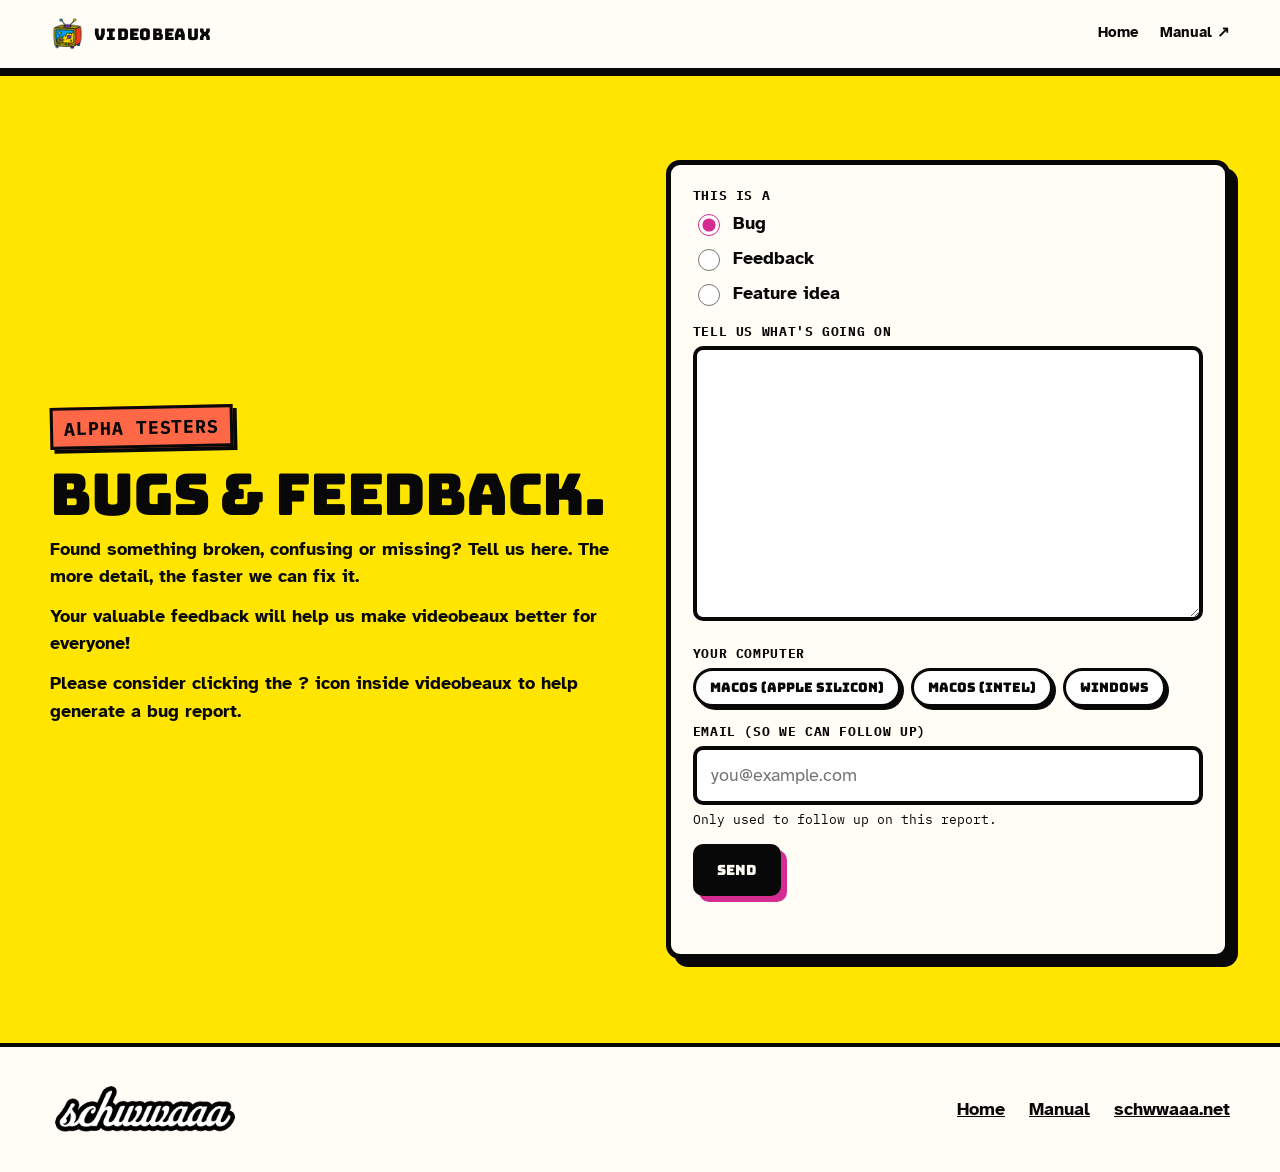
==== feedback.html @ 95a66bc0 "Feedback form: Turnstile via Worker, click-to-reveal email" ====
<!DOCTYPE html>
<html lang="en">

<head>
    <meta charset="UTF-8">
    <meta name="viewport" content="width=device-width, initial-scale=1.0">
    <title>Alpha feedback — Videobeaux</title>
    <meta name="description" content="Report a bug or share feedback on the Videobeaux alpha.">
    <meta name="robots" content="noindex">
    <meta name="theme-color" content="#a8ad23">
    <link href="site/assets/favicon-32x32.png" rel="icon" sizes="32x32" type="image/png">
    <link rel="preconnect" href="https://fonts.googleapis.com">
    <link rel="preconnect" href="https://fonts.gstatic.com" crossorigin>
    <link href="https://fonts.googleapis.com/css2?family=Atkinson+Hyperlegible:wght@400;700&family=Bungee&family=IBM+Plex+Mono:wght@400;600;700&display=swap" rel="stylesheet">
    <link rel="stylesheet" href="site/site.css">
</head>

<body>
    <a class="skip-link" href="#main">Skip to content</a>

    <nav class="site-nav" aria-label="Primary">
        <div class="shell nav-inner">
            <a class="brand" href="./" aria-label="Videobeaux home">
                <img src="site/assets/tv-icon.png" alt="" width="34" height="34"> videobeaux
            </a>
            <button class="menu-button" type="button" aria-expanded="false" aria-controls="nav-links">Menu</button>
            <div class="nav-links" id="nav-links" data-open="false">
                <a href="./">Home</a>
                <a href="https://schwwaaa.github.io/videobeaux/docs.html" target="_blank" rel="noopener">Manual ↗</a>
            </div>
        </div>
    </nav>

    <main id="main">
        <!-- FEEDBACK — see FEEDBACK at the top of site/feedback.js (Google Form behind the scenes; not connected until configured) -->
        <section class="section s-yellow" aria-labelledby="fb-h">
            <div class="shell stay">
                <div>
                    <p class="sticker s-coral">Alpha testers</p>
                    <h2 id="fb-h">Bugs &amp; feedback.</h2>
                    <p>Found something broken, confusing or missing? Tell us here. The more detail, the faster we can fix it.</p>
                    <p>Your valuable feedback will help us make videobeaux better for everyone!</p>
                    <p>Please consider clicking the ? icon inside videobeaux to help generate a bug report.</p>
                    <!-- Contact email: not in the page source. site/feedback.js builds it only when the button is clicked (see CONTACT there). -->
                    <p class="contact" id="contact" hidden>Prefer email? <button type="button" class="linklike" id="contact-btn">Show email address</button></p>
                </div>
                <form class="signup" id="feedback" method="post" novalidate>
                    <fieldset>
                        <legend>This is a</legend>
                        <label class="check"><input type="radio" name="type" value="Bug" checked> <span>Bug</span></label>
                        <label class="check"><input type="radio" name="type" value="Feedback"> <span>Feedback</span></label>
                        <label class="check"><input type="radio" name="type" value="Feature idea"> <span>Feature idea</span></label>
                    </fieldset>
                    <label class="field"><span>Tell us what's going on</span>
                        <textarea name="summary" rows="9" maxlength="4000" required></textarea>
                    </label>
                    <fieldset>
                        <legend>Your computer</legend>
                        <div class="pills">
                            <label class="pill"><input type="radio" name="os" value="macOS (Apple silicon)"><span>macOS (Apple silicon)</span></label>
                            <label class="pill"><input type="radio" name="os" value="macOS (Intel)"><span>macOS (Intel)</span></label>
                            <label class="pill"><input type="radio" name="os" value="Windows"><span>Windows</span></label>
                        </div>
                    </fieldset>
                    <label class="field"><span>Email (so we can follow up)</span>
                        <input type="email" name="email" autocomplete="email" placeholder="you@example.com">
                        <small class="field-note">Only used to follow up on this report.</small>
                    </label>
                    <input class="hp" type="text" name="_gotcha" tabindex="-1" autocomplete="off" aria-hidden="true">
                    <div class="signup-captcha" id="fb-captcha" hidden></div>
                    <button class="button b-ink" type="submit" id="fb-btn">Send</button>
                    <p class="signup-status" id="fb-status" role="status" aria-live="polite"></p>
                </form>
            </div>
        </section>
    </main>

    <footer>
        <div class="shell foot">
            <a class="schwwaaa" href="https://linktr.ee/schwwaaa" target="_blank" rel="noopener"><img src="site/assets/schwwaaa-logo.webp" width="260" height="68" alt="schwwaaa"></a>
            <div class="links">
                <a href="./">Home</a>
                <a href="https://schwwaaa.github.io/videobeaux/docs.html" target="_blank" rel="noopener">Manual</a>
                <a href="https://schwwaaa.net" target="_blank" rel="noopener">schwwaaa.net</a>
            </div>
        </div>
    </footer>

    <script src="site/feedback.js"></script>
</body>

</html>
---- site/site.css ----
:root {
    --ink: #080808;
    --paper: #fffdf6;
    --gray: #e7e7e4;
    --lime: #a8ad23;
    --lime-bright: #c5d92d;
    --cyan: #32b9df;
    --coral: #ff6847;
    --purple: #8654aa;
    --yellow: #ffe500;
    --magenta: #d52c91;
    --max: 1180px;
    --b: 4px solid var(--ink);
    --shadow: 8px 8px 0 var(--ink);
    --shadow-s: 5px 5px 0 var(--ink);
    --display: "Bungee", Impact, sans-serif;
    --mono: "IBM Plex Mono", ui-monospace, monospace;
}

* { box-sizing: border-box; }
html { scroll-behavior: smooth; scroll-padding-top: 84px; }
body {
    margin: 0;
    color: var(--ink);
    background: linear-gradient(90deg, transparent 49px, rgba(8, 8, 8, .035) 50px, transparent 51px), linear-gradient(transparent 49px, rgba(8, 8, 8, .035) 50px, transparent 51px), var(--paper);
    background-size: 50px 50px;
    font: 18px/1.5 "Atkinson Hyperlegible", Arial, sans-serif;
    overflow-x: hidden;
}
img, video { max-width: 100%; display: block; }
[hidden] { display: none !important; }
a { color: inherit; }
h1, h2, h3, p, ul, ol, figure { margin: 0; }
:focus-visible { outline: 4px solid var(--magenta); outline-offset: 3px; }

.skip-link { position: absolute; left: 12px; top: -60px; z-index: 1000; padding: 10px 14px; background: var(--yellow); border: 3px solid var(--ink); font-weight: 700; }
.skip-link:focus { top: 12px; }
.shell { width: min(calc(100% - 32px), var(--max)); margin-inline: auto; }

/* ───────── nav ───────── */
.site-nav { position: sticky; top: 0; z-index: 100; background: rgba(255, 253, 246, .95); backdrop-filter: blur(10px); border-bottom: var(--b); }
.nav-inner { min-height: 68px; display: flex; align-items: center; justify-content: space-between; gap: 20px; }
.brand { display: inline-flex; align-items: center; gap: 10px; text-decoration: none; font: 1rem var(--display); letter-spacing: .02em; }
.nav-links { display: flex; align-items: center; gap: 22px; font-size: .95rem; font-weight: 700; }
.nav-links a { text-decoration: none; border-bottom: 3px solid transparent; }
.nav-links a:hover { border-color: var(--magenta); }
.nav-links .nav-cta { padding: 7px 13px; background: var(--yellow); border: 3px solid var(--ink); border-radius: 8px; box-shadow: 4px 4px 0 var(--ink); }
.nav-links .nav-cta:hover { border-color: var(--ink); transform: translate(2px, 2px); box-shadow: 2px 2px 0 var(--ink); }
.menu-button { display: none; border: 3px solid var(--ink); background: var(--cyan); padding: 7px 11px; font: inherit; font-weight: 700; box-shadow: 3px 3px 0 var(--ink); }

/* ───────── shared bits ───────── */
.section { position: relative; padding: 84px 0; border-top: var(--b); overflow: hidden; }
.s-lime { background: var(--lime); }
.s-cyan { background: var(--cyan); }
.s-dark { background: #17171a; color: var(--paper); }
.s-ink { background: var(--ink); color: var(--paper); }
.heading { margin-bottom: 38px; max-width: 760px; }
.heading p:not(.sticker) { font-size: 1.2rem; font-weight: 700; margin-top: 10px; }
h2 { font: clamp(2rem, 4.6vw, 3.6rem)/1 var(--display); text-transform: uppercase; letter-spacing: -.02em; }
h3 { font: 1.15rem/1.2 var(--display); text-transform: uppercase; }
.sticker { display: inline-block; margin-bottom: 18px; padding: 6px 11px; font: 700 .8rem var(--mono); letter-spacing: .05em; text-transform: uppercase; color: var(--ink); background: var(--cyan); border: 3px solid var(--ink); box-shadow: 4px 4px 0 var(--ink); transform: rotate(-1.2deg); }
.sticker.s-cyan { background: var(--cyan); }
.sticker.s-coral { background: var(--coral); }
.sticker.s-yellow { background: var(--yellow); }
.sticker.s-purple { background: var(--purple); color: #fff; }
.button-row { display: flex; flex-wrap: wrap; gap: 16px; }
.button { display: inline-flex; align-items: center; justify-content: center; min-height: 52px; padding: 11px 20px; font: .88rem var(--display); text-transform: uppercase; text-decoration: none; color: var(--ink); border: 4px solid var(--ink); border-radius: 10px; box-shadow: 6px 6px 0 var(--ink); transition: transform .15s, box-shadow .15s; }
.button:hover { transform: translate(3px, 3px); box-shadow: 3px 3px 0 var(--ink); }
.s-ink .button, .s-dark .button { border-color: var(--paper); box-shadow: 6px 6px 0 var(--magenta); }
.s-ink .button:hover { box-shadow: 3px 3px 0 var(--magenta); }
.b-yellow { background: var(--yellow); }
.b-paper { background: var(--paper); }
.deco { position: absolute; pointer-events: none; z-index: 0; }
.tag { position: absolute; z-index: 4; bottom: 12px; padding: 3px 9px; font: 700 .72rem var(--mono); text-transform: uppercase; letter-spacing: .05em; color: #fff; background: var(--ink); border-radius: 4px; pointer-events: none; }
.tag-l { left: 12px; }
.tag-r { right: 12px; background: var(--magenta); }

/* ───────── hero ───────── */
.hero { position: relative; padding: 64px 0 84px; overflow: hidden; }
.hero-grid { position: relative; z-index: 1; display: grid; grid-template-columns: .78fr 1.22fr; gap: clamp(28px, 5vw, 64px); align-items: center; }
h1 { font: clamp(2.7rem, 6.2vw, 5.6rem)/.95 var(--display); text-transform: uppercase; letter-spacing: -.035em; margin-bottom: 20px; }
.punch { color: var(--paper); -webkit-text-stroke: 3px var(--ink); text-shadow: 5px 5px 0 var(--purple); display: inline-block; }
.lede { font-size: clamp(1.1rem, 1.8vw, 1.3rem); font-weight: 700; margin-bottom: 28px; text-wrap: balance; }
.fine { margin-top: 24px; font: .85rem var(--mono); }
.hero-art { position: relative; padding: 18px 0 40px 8px; }
.hero-art .window { position: relative; z-index: 2; width: 100%; height: auto; border: 5px solid var(--ink); border-radius: 12px; box-shadow: 12px 12px 0 var(--ink); background: var(--paper); transform: rotate(-1.2deg); }
.mascot { position: absolute; z-index: 3; left: -46px; bottom: -6px; width: 118px; height: auto; transform: rotate(-8deg); filter: drop-shadow(5px 6px 0 var(--ink)); }
.d-block { z-index: 0; width: 70%; height: 72%; right: -26px; top: -4px; background: var(--lime); border: 5px solid var(--ink); transform: rotate(4deg); }
.d-circle { z-index: 1; width: 96px; height: 96px; right: -14px; bottom: 12px; border-radius: 50%; background: var(--yellow); border: 5px solid var(--ink); }
.d-zig { z-index: 1; left: 24px; top: -8px; width: 150px; height: 30px; background: repeating-linear-gradient(135deg, var(--magenta) 0 10px, transparent 10px 20px); border: 4px solid var(--ink); transform: rotate(-3deg); }
.d-dots { bottom: 30px; left: 38%; width: 130px; height: 90px; background: radial-gradient(var(--ink) 3px, transparent 3.5px) 0 0/18px 18px; opacity: .55; }

/* ───────── preview player ───────── */
.player-layout { display: grid; grid-template-columns: minmax(0, 1.55fr) minmax(0, 1fr); gap: clamp(22px, 3vw, 40px); align-items: start; }
.crt { padding: 14px; background: var(--ink); border: 5px solid var(--ink); border-radius: 22px; box-shadow: 0 0 0 7px var(--purple), 12px 12px 0 7px var(--ink); }
.stage { --reveal: 50%; position: relative; aspect-ratio: 4 / 3; overflow: hidden; background: #000; border-radius: 10px; touch-action: pan-y; }
.stage video { position: absolute; inset: 0; width: 100%; height: 100%; object-fit: cover; }
.stage #v-orig { clip-path: inset(0 calc(100% - var(--reveal)) 0 0); z-index: 2; }
.divider { position: absolute; z-index: 5; top: 0; bottom: 0; left: var(--reveal); width: 0; pointer-events: none; }
.divider::before { content: ""; position: absolute; top: 0; bottom: 0; left: -2px; width: 4px; background: var(--yellow); box-shadow: 0 0 0 2px var(--ink); }
.divider span { position: absolute; top: 50%; left: 0; width: 44px; height: 44px; margin: -22px 0 0 -22px; display: grid; place-items: center; font: 700 1.25rem var(--display); background: var(--yellow); border: 3px solid var(--ink); border-radius: 50%; box-shadow: 3px 3px 0 var(--ink); }
.stage input[type=range] { position: absolute; inset: 0; z-index: 6; width: 100%; height: 100%; margin: 0; opacity: 0; cursor: ew-resize; }
.stage:has(input:focus-visible) { outline: 4px solid var(--magenta); outline-offset: 4px; }
.controls { display: flex; align-items: center; gap: 12px; margin-top: 18px; }
.mini { flex: none; width: 46px; height: 46px; font: 1rem var(--display); background: var(--yellow); border: 3px solid var(--ink); border-radius: 10px; box-shadow: 4px 4px 0 var(--ink); cursor: pointer; }
.mini:active { transform: translate(2px, 2px); box-shadow: 2px 2px 0 var(--ink); }
#seek { flex: 1; accent-color: var(--ink); min-width: 0; height: 28px; }
output { font: 700 .85rem var(--mono); white-space: nowrap; }
.chain { display: flex; flex-wrap: wrap; align-items: center; gap: 8px 4px; list-style: none; padding: 0; margin-top: 18px; }
.chain li { position: relative; display: inline-flex; align-items: center; gap: 6px; font: 700 .78rem var(--mono); text-transform: uppercase; padding: 6px 10px; background: var(--c, var(--paper)); border: 3px solid var(--ink); border-radius: 8px; box-shadow: 3px 3px 0 var(--ink); }
.chain li small { font-weight: 400; text-transform: none; opacity: .85; }
.chain li.io { background: var(--paper); }
.chain li + li { margin-left: 22px; }
.chain li + li::before { content: "→"; position: absolute; left: -23px; top: 50%; transform: translateY(-54%); font-size: 1.1rem; }
.patch-label { font: 700 .8rem var(--mono); text-transform: uppercase; letter-spacing: .06em; margin-bottom: 12px; }
.patches { display: grid; gap: 12px; }
.patch { text-align: left; width: 100%; padding: 12px 16px; font: inherit; color: var(--ink); background: var(--paper); border: 4px solid var(--ink); border-radius: 12px; box-shadow: var(--shadow-s); cursor: pointer; transition: transform .12s, box-shadow .12s; }
.patch:hover { transform: translate(2px, 2px); box-shadow: 3px 3px 0 var(--ink); }
.patch strong { display: block; font: .95rem var(--display); text-transform: uppercase; }
.patch span { font-size: .95rem; }
.patch[aria-selected=true] { background: var(--yellow); transform: translate(5px, 5px); box-shadow: none; }

/* ───────── how ───────── */
.steps { display: grid; grid-template-columns: repeat(3, 1fr); gap: 28px; }
.step { position: relative; display: flex; flex-direction: column; background: #fff; border: 5px solid var(--ink); border-radius: 14px; box-shadow: var(--shadow); padding: 14px 14px 22px; }
.step:nth-child(2) { transform: translateY(18px); }
.step img { width: 100%; height: auto; aspect-ratio: 1.8; object-fit: cover; border: 3px solid var(--ink); border-radius: 8px; background: var(--paper); }
.step h3 { margin: 18px 6px 6px; }
.step p { margin: 0 6px; }
.n { position: absolute; z-index: 2; top: -22px; left: -16px; width: 52px; height: 52px; display: grid; place-items: center; font: 1.6rem var(--display); background: var(--c); border: 4px solid var(--ink); border-radius: 50%; box-shadow: 4px 4px 0 var(--ink); }

/* ───────── example library ───────── */
.filters { display: flex; flex-wrap: wrap; gap: 10px; margin-bottom: 28px; }
.chip { display: inline-flex; align-items: center; gap: 8px; padding: 8px 14px; font: .82rem var(--display); text-transform: uppercase; color: var(--ink); background: var(--paper); border: 3px solid var(--ink); border-radius: 999px; box-shadow: 3px 3px 0 var(--ink); cursor: pointer; transition: transform .1s, box-shadow .1s; }
.chip i { width: 14px; height: 14px; border: 2px solid var(--ink); border-radius: 50%; background: var(--c, var(--paper)); }
.chip:hover { transform: translate(2px, 2px); box-shadow: 1px 1px 0 var(--ink); }
.chip[aria-pressed=true] { background: var(--ink); color: var(--paper); box-shadow: none; transform: translate(3px, 3px); }
.band + .band { margin-top: 64px; }
.band-title { display: inline-block; margin-bottom: 8px; padding-bottom: 6px; font: clamp(1.4rem, 3vw, 2rem)/1.1 var(--display); text-transform: uppercase; background: url("data:image/svg+xml,%3Csvg xmlns='http://www.w3.org/2000/svg' width='40' height='10' viewBox='0 0 40 10'%3E%3Cpath d='M0 5 Q10 -2 20 5 T40 5' fill='none' stroke='%23080808' stroke-width='4'/%3E%3C/svg%3E") repeat-x left bottom; }
.band-lede { max-width: 640px; margin: 8px 0 26px; font-size: 1.1rem; font-weight: 700; }
.band .filters { margin-top: 18px; }
.chains, .library { display: grid; gap: 24px; list-style: none; padding: 0; margin: 0; }
.chains { grid-template-columns: repeat(3, 1fr); }
.library { grid-template-columns: repeat(auto-fill, minmax(250px, 1fr)); }
.chains > li, .library > li { display: flex; min-width: 0; }
.card { display: flex; flex-direction: column; width: 100%; padding: 10px 10px 16px; background: #fff; border: 4px solid var(--ink); border-radius: 12px; box-shadow: var(--shadow-s); }
.card.chain-card { border-width: 5px; background: var(--yellow); box-shadow: var(--shadow); }
.card.on { box-shadow: 2px 2px 0 var(--ink); transform: translate(3px, 3px); }
.clip { position: relative; aspect-ratio: 4 / 3; overflow: hidden; background: var(--ink); border: 3px solid var(--ink); border-radius: 6px; }
.clip video { position: absolute; inset: 0; width: 100%; height: 100%; object-fit: cover; }
.clip-play { position: absolute; inset: 0; width: 100%; height: 100%; padding: 0; display: grid; place-items: center; background: transparent; border: 0; cursor: pointer; }
.clip-play span { display: grid; place-items: center; width: 54px; height: 54px; padding-left: 4px; font: 1.15rem var(--display); color: var(--ink); background: var(--yellow); border: 3px solid var(--ink); border-radius: 50%; box-shadow: 3px 3px 0 var(--ink); transition: transform .12s, opacity .2s; }
.clip-play:hover span { transform: scale(1.08); }
.card.on .clip-play span { opacity: 0; padding-left: 0; }
.card.on .clip-play:hover span, .card.on .clip-play:focus-visible span { opacity: 1; }
.card.on .clip-play span { font-size: 0; }
.card.on .clip-play span::before { content: "❚❚"; font-size: 1rem; }
.card .body { display: flex; flex-direction: column; flex: 1; padding: 12px 4px 0; }
.card .cat { align-self: flex-start; padding: 2px 8px; font: 700 .68rem var(--mono); text-transform: uppercase; letter-spacing: .04em; background: var(--c); border: 2px solid var(--ink); border-radius: 999px; }
.card h3 { margin: 10px 0 2px; font-size: 1rem; }
.card p { margin: 0; font-size: .92rem; }
.chain-card h3 { font-size: 1.15rem; }
.mini-chain { display: flex; flex-wrap: wrap; align-items: center; gap: 8px 20px; list-style: none; margin: 14px 0 0; padding: 0; }
.mini-chain li { position: relative; padding: 4px 8px; font: 700 .7rem var(--mono); text-transform: uppercase; background: var(--c, var(--paper)); border: 2px solid var(--ink); border-radius: 6px; box-shadow: 2px 2px 0 var(--ink); }
.mini-chain li small { font-weight: 400; text-transform: none; }
.mini-chain li + li::before { content: "→"; position: absolute; left: -18px; top: 50%; transform: translateY(-54%); font-size: 1rem; }
.library.collapsed > li:nth-child(n+13) { display: none; }
.more { display: block; margin: 30px auto 0; padding: 12px 22px; font: .9rem var(--display); text-transform: uppercase; color: var(--ink); background: var(--paper); border: 4px solid var(--ink); border-radius: 12px; box-shadow: 5px 5px 0 var(--ink); cursor: pointer; }
.more:hover { transform: translate(3px, 3px); box-shadow: 2px 2px 0 var(--ink); }
.load-error { padding: 14px; background: var(--paper); border: 3px solid var(--ink); }
.lib-foot { margin-top: 44px; }

/* ───────── stay in the loop ───────── */
.s-yellow { background: var(--yellow); }
.stay { display: grid; grid-template-columns: 1fr 1fr; gap: clamp(24px, 4vw, 56px); align-items: center; }
.stay p { font-size: 1.15rem; font-weight: 700; margin-top: 12px; }
.signup { display: grid; gap: 16px; padding: 22px; background: var(--paper); border: 5px solid var(--ink); border-radius: 14px; box-shadow: var(--shadow); }
.signup .field span, .signup legend { display: block; margin-bottom: 6px; font: 700 .8rem var(--mono); text-transform: uppercase; letter-spacing: .05em; }
.signup textarea { width: 100%; padding: 12px 14px; font: inherit; color: var(--ink); background: #fff; border: 4px solid var(--ink); border-radius: 10px; resize: vertical; }
.contact { margin-top: 18px; font: 700 .95rem var(--mono); }
.linklike { padding: 0; font: inherit; color: inherit; background: none; border: 0; border-bottom: 3px solid var(--ink); cursor: pointer; }
.linklike:hover { color: var(--magenta); border-color: var(--magenta); }
.field-note { display: block; margin-top: 6px; font: .8rem var(--mono); }
.pills { display: flex; flex-wrap: wrap; gap: 10px; }
.pill { position: relative; cursor: pointer; }
.pill input { position: absolute; opacity: 0; inset: 0; margin: 0; cursor: pointer; }
.pill span { display: inline-block; padding: 8px 14px; font: .82rem var(--display); text-transform: uppercase; background: #fff; border: 3px solid var(--ink); border-radius: 999px; box-shadow: 3px 3px 0 var(--ink); transition: transform .1s, box-shadow .1s; }
.pill:hover span { transform: translate(2px, 2px); box-shadow: 1px 1px 0 var(--ink); }
.pill input:checked + span { background: var(--ink); color: var(--paper); box-shadow: none; transform: translate(3px, 3px); }
.pill input:focus-visible + span { outline: 4px solid var(--magenta); outline-offset: 3px; }
.signup input[type=email] { width: 100%; padding: 12px 14px; font: inherit; color: var(--ink); background: #fff; border: 4px solid var(--ink); border-radius: 10px; }
.signup fieldset { margin: 0; padding: 0; border: 0; display: grid; gap: 8px; }
.signup legend { padding: 0; }
.check { display: flex; align-items: center; gap: 10px; font-weight: 700; cursor: pointer; }
.check input { width: 22px; height: 22px; accent-color: var(--magenta); }
.signup .button { justify-self: start; cursor: pointer; }
.b-ink { background: var(--ink); color: var(--paper); border-color: var(--ink); box-shadow: 6px 6px 0 var(--magenta); }
.fine-print { margin: 0 !important; font: .8rem var(--mono) !important; font-weight: 400 !important; }
.signup-captcha { min-height: 65px; }
.signup-status { margin: 0 !important; min-height: 1.4em; font: 700 .9rem var(--mono) !important; }
.signup-status.good { color: #0a6b2a; }
.signup-status.bad { color: #b3261e; }
.dev-note { margin: 0 !important; padding: 8px 10px; font: .8rem var(--mono) !important; font-weight: 400 !important; background: var(--cyan); border: 3px dashed var(--ink); }
.hp { position: absolute; left: -9999px; width: 1px; height: 1px; opacity: 0; }

/* ───────── get ───────── */
.get { position: relative; z-index: 1; display: flex; flex-wrap: wrap; align-items: center; justify-content: space-between; gap: 30px; }
.get p { font-size: 1.2rem; font-weight: 700; margin-top: 10px; }

/* ───────── footer ───────── */
footer { padding: 34px 0; border-top: var(--b); background: var(--paper); }
.foot { display: flex; flex-wrap: wrap; align-items: center; justify-content: space-between; gap: 22px; }
.schwwaaa img { width: 190px; height: auto; }
.links { display: flex; gap: 24px; font-weight: 700; }

/* ───────── responsive ───────── */
@media (max-width: 960px) {
    .hero-grid, .player-layout, .stay { grid-template-columns: 1fr; }
    .hero-art { padding-left: 0; }
    .mascot { left: -10px; width: 96px; }
    .steps { grid-template-columns: 1fr; }
    .step:nth-child(2) { transform: none; }
    .patches { grid-template-columns: repeat(2, 1fr); }
    .chains { grid-template-columns: 1fr; }
}
@media (max-width: 720px) {
    body { font-size: 17px; }
    .menu-button { display: block; }
    .nav-links { display: none; position: absolute; top: 100%; left: 0; right: 0; flex-direction: column; align-items: stretch; gap: 0; padding: 8px 16px 16px; background: var(--paper); border-bottom: var(--b); }
    .nav-links[data-open=true] { display: flex; }
    .nav-links a { padding: 12px 0; }
    .nav-links .nav-cta { margin-top: 8px; text-align: center; }
    .section { padding: 60px 0; }
    .d-dots { display: none; }
    .patches { grid-template-columns: 1fr; }
    .crt { padding: 9px; border-radius: 16px; }
    .button { width: 100%; }
    .get { flex-direction: column; align-items: stretch; }
}
@media (prefers-reduced-motion: reduce) {
    html { scroll-behavior: auto; }
    * { transition: none !important; }
}
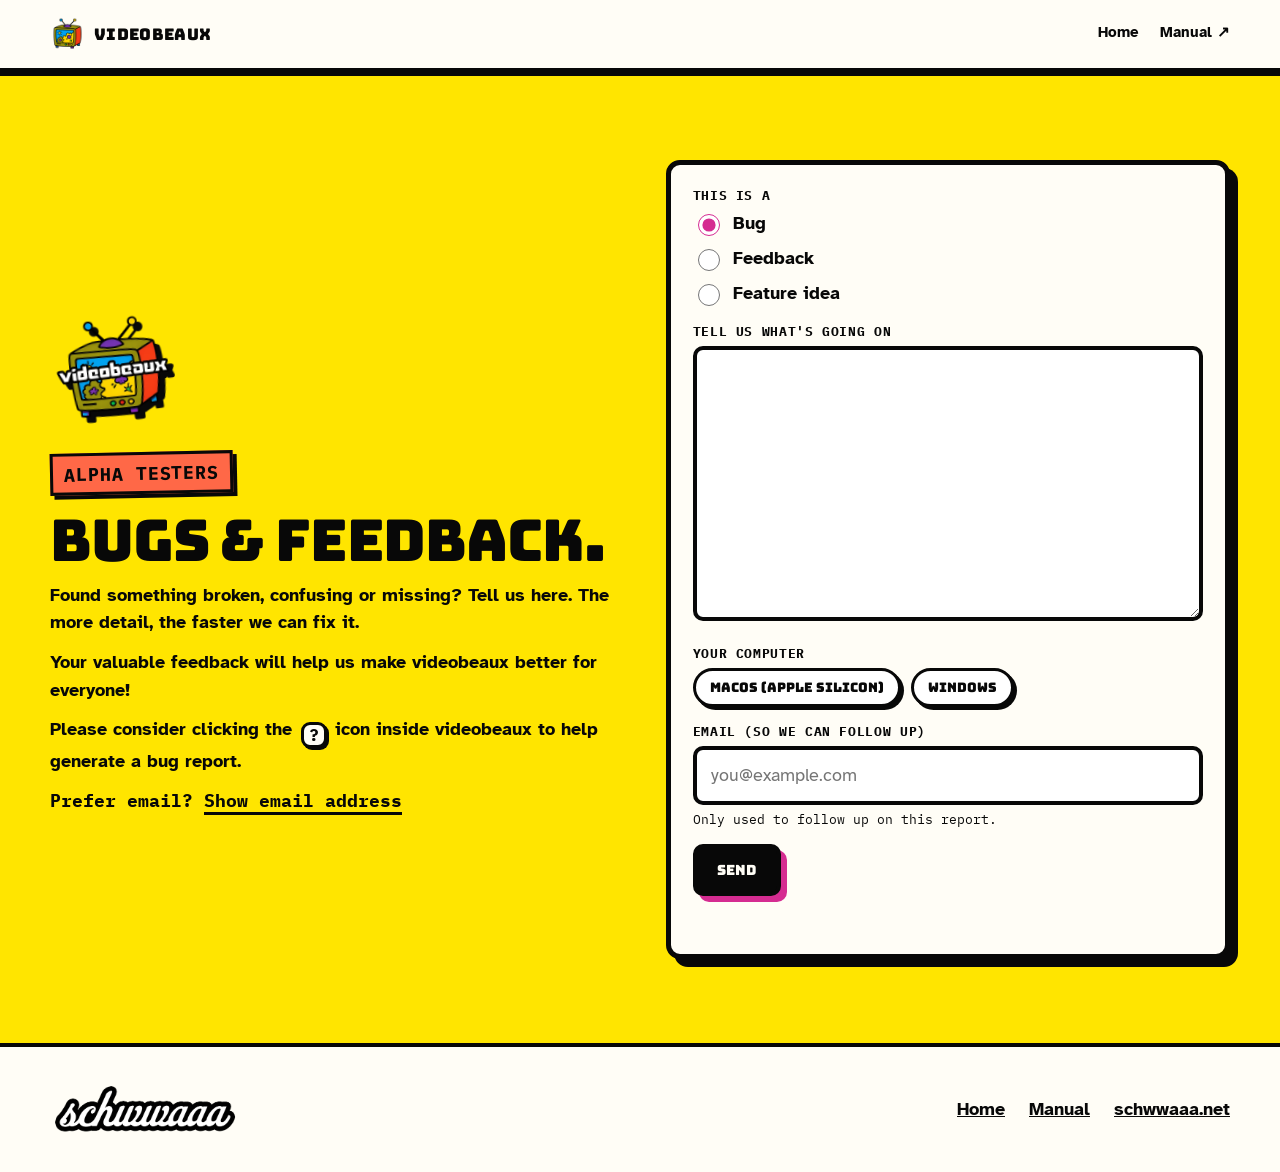
==== commit 31558ddd: "Feedback page: TV mascot, ? icon, drop Intel option" ====
--- a/feedback.html
+++ b/feedback.html
@@ -36,11 +36,12 @@
         <section class="section s-yellow" aria-labelledby="fb-h">
             <div class="shell stay">
                 <div>
+                    <img class="fb-tv" src="site/assets/tv-full.webp" width="170" height="216" alt="" aria-hidden="true">
                     <p class="sticker s-coral">Alpha testers</p>
                     <h2 id="fb-h">Bugs &amp; feedback.</h2>
                     <p>Found something broken, confusing or missing? Tell us here. The more detail, the faster we can fix it.</p>
                     <p>Your valuable feedback will help us make videobeaux better for everyone!</p>
-                    <p>Please consider clicking the ? icon inside videobeaux to help generate a bug report.</p>
+                    <p>Please consider clicking the <span class="qicon" role="img" aria-label="question mark">?</span> icon inside videobeaux to help generate a bug report.</p>
                     <!-- Contact email: not in the page source. site/feedback.js builds it only when the button is clicked (see CONTACT there). -->
                     <p class="contact" id="contact" hidden>Prefer email? <button type="button" class="linklike" id="contact-btn">Show email address</button></p>
                 </div>
@@ -57,9 +58,7 @@
                     <fieldset>
                         <legend>Your computer</legend>
                         <div class="pills">
-                            <label class="pill"><input type="radio" name="os" value="macOS (Apple silicon)"><span>macOS (Apple silicon)</span></label>
-                            <label class="pill"><input type="radio" name="os" value="macOS (Intel)"><span>macOS (Intel)</span></label>
-                            <label class="pill"><input type="radio" name="os" value="Windows"><span>Windows</span></label>
+                            <label class="pill"><input type="radio" name="os" value="macOS (Apple silicon)"><span>macOS (Apple silicon)</span></label>                            <label class="pill"><input type="radio" name="os" value="Windows"><span>Windows</span></label>
                         </div>
                     </fieldset>
                     <label class="field"><span>Email (so we can follow up)</span>
--- a/site/site.css
+++ b/site/site.css
@@ -177,6 +177,12 @@
 .signup { display: grid; gap: 16px; padding: 22px; background: var(--paper); border: 5px solid var(--ink); border-radius: 14px; box-shadow: var(--shadow); }
 .signup .field span, .signup legend { display: block; margin-bottom: 6px; font: 700 .8rem var(--mono); text-transform: uppercase; letter-spacing: .05em; }
 .signup textarea { width: 100%; padding: 12px 14px; font: inherit; color: var(--ink); background: #fff; border: 4px solid var(--ink); border-radius: 10px; resize: vertical; }
+/* the app's "?" button, drawn inline so the page can point at it */
+.qicon { display: inline-grid; place-items: center; width: 1.5em; height: 1.5em; margin: 0 .15em; vertical-align: -.35em; font: 700 .95em var(--mono); line-height: 1; background: var(--paper); border: 3px solid var(--ink); border-radius: 9px; box-shadow: 2px 2px 0 var(--ink); }
+/* mascot above the "Alpha testers" sticker: tilted, bobbing, and it wiggles when poked */
+.fb-tv { width: 130px; height: auto; margin: 0 0 6px 4px; transform: rotate(-7deg); filter: drop-shadow(5px 6px 0 var(--ink)); transform-origin: 50% 90%; animation: tv-bob 3.4s ease-in-out infinite alternate; transition: transform .2s; }
+.fb-tv:hover { animation: none; transform: rotate(6deg) scale(1.08); }
+@keyframes tv-bob { from { transform: rotate(-9deg) translateY(0); } to { transform: rotate(-4deg) translateY(-6px); } }
 .contact { margin-top: 18px; font: 700 .95rem var(--mono); }
 .linklike { padding: 0; font: inherit; color: inherit; background: none; border: 0; border-bottom: 3px solid var(--ink); cursor: pointer; }
 .linklike:hover { color: var(--magenta); border-color: var(--magenta); }
@@ -240,4 +246,5 @@
 @media (prefers-reduced-motion: reduce) {
     html { scroll-behavior: auto; }
     * { transition: none !important; }
-}
+    .fb-tv { animation: none !important; }
+}
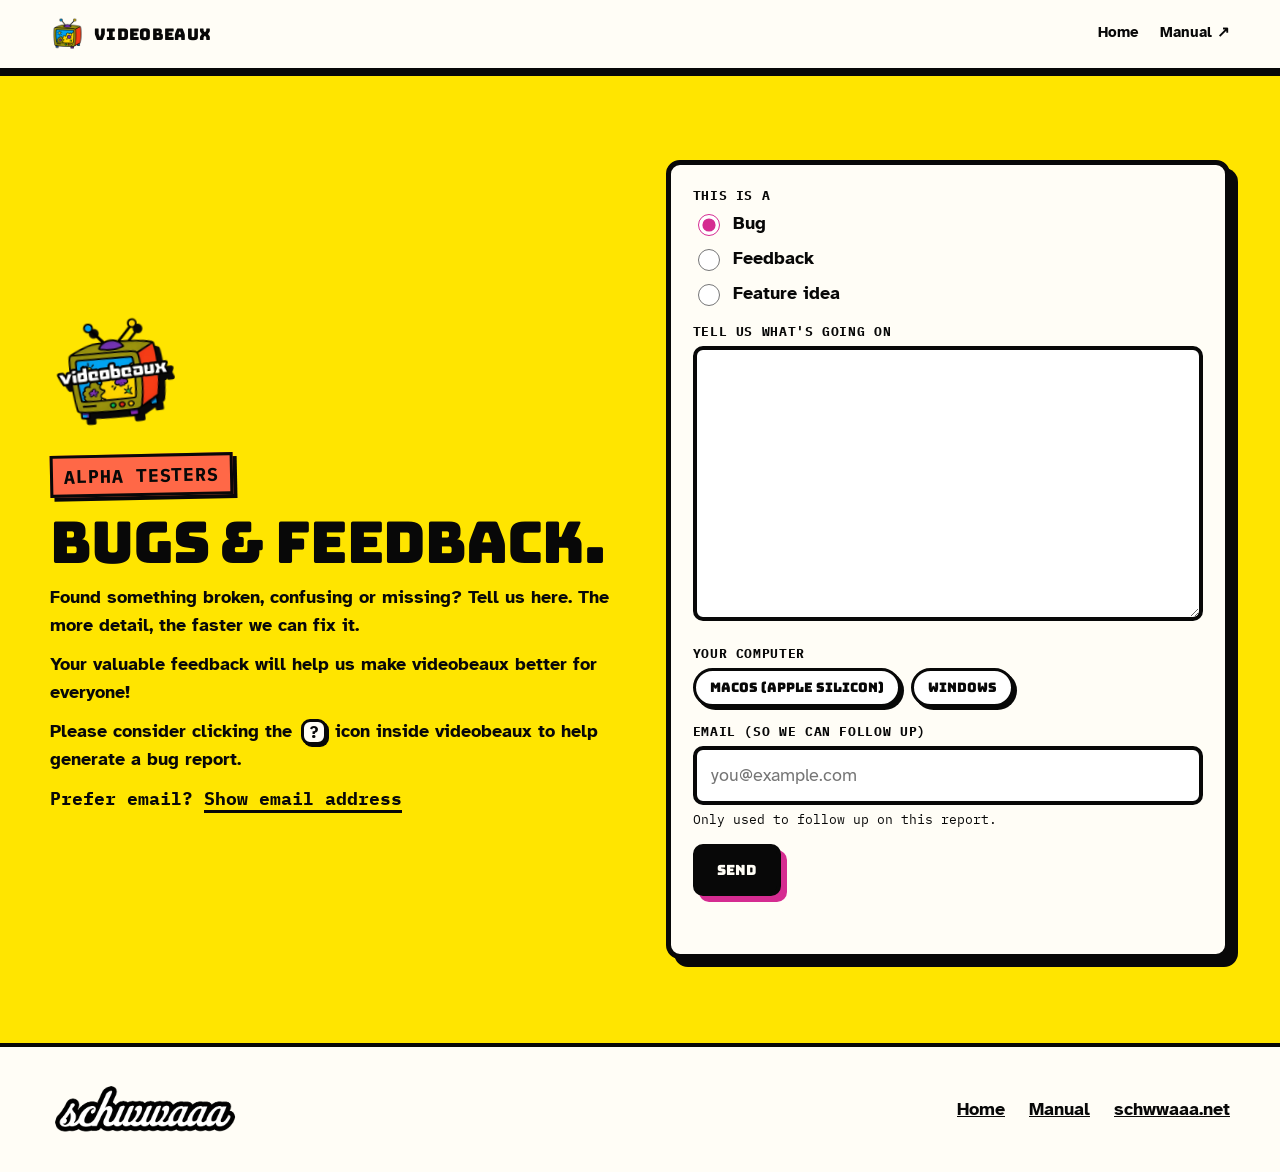
==== commit 62a924bd: "Center the ? icon with the text" ====
--- a/feedback.html
+++ b/feedback.html
@@ -58,7 +58,7 @@
                     <fieldset>
                         <legend>Your computer</legend>
                         <div class="pills">
-                            <label class="pill"><input type="radio" name="os" value="macOS (Apple silicon)"><span>macOS (Apple silicon)</span></label>                            <label class="pill"><input type="radio" name="os" value="Windows"><span>Windows</span></label>
+                            <label class="pill"><input type="radio" name="os" value="MacOS (Apple Silicon)"><span>macOS (Apple silicon)</span></label>                            <label class="pill"><input type="radio" name="os" value="Windows"><span>Windows</span></label>
                         </div>
                     </fieldset>
                     <label class="field"><span>Email (so we can follow up)</span>
@@ -70,6 +70,10 @@
                     <button class="button b-ink" type="submit" id="fb-btn">Send</button>
                     <p class="signup-status" id="fb-status" role="status" aria-live="polite"></p>
                 </form>
+                <div class="signup thanks" id="fb-thanks" tabindex="-1" hidden>
+                    <h3>Thank you!</h3>
+                    <p>We got your report and really appreciate you taking the time. If you left an email address, we may follow up.</p>
+                </div>
             </div>
         </section>
     </main>
--- a/site/site.css
+++ b/site/site.css
@@ -178,11 +178,15 @@
 .signup .field span, .signup legend { display: block; margin-bottom: 6px; font: 700 .8rem var(--mono); text-transform: uppercase; letter-spacing: .05em; }
 .signup textarea { width: 100%; padding: 12px 14px; font: inherit; color: var(--ink); background: #fff; border: 4px solid var(--ink); border-radius: 10px; resize: vertical; }
 /* the app's "?" button, drawn inline so the page can point at it */
-.qicon { display: inline-grid; place-items: center; width: 1.5em; height: 1.5em; margin: 0 .15em; vertical-align: -.35em; font: 700 .95em var(--mono); line-height: 1; background: var(--paper); border: 3px solid var(--ink); border-radius: 9px; box-shadow: 2px 2px 0 var(--ink); }
+.qicon { display: inline-grid; place-items: center; width: 1.5em; height: 1.5em; margin: 0 .15em; vertical-align: middle; position: relative; top: -.06em; font: 700 .95em var(--mono); line-height: 1; background: var(--paper); border: 3px solid var(--ink); border-radius: 9px; box-shadow: 2px 2px 0 var(--ink); }
 /* mascot above the "Alpha testers" sticker: tilted, bobbing, and it wiggles when poked */
 .fb-tv { width: 130px; height: auto; margin: 0 0 6px 4px; transform: rotate(-7deg); filter: drop-shadow(5px 6px 0 var(--ink)); transform-origin: 50% 90%; animation: tv-bob 3.4s ease-in-out infinite alternate; transition: transform .2s; }
 .fb-tv:hover { animation: none; transform: rotate(6deg) scale(1.08); }
 @keyframes tv-bob { from { transform: rotate(-9deg) translateY(0); } to { transform: rotate(-4deg) translateY(-6px); } }
+.thanks { align-content: center; min-height: 260px; text-align: center; }
+.thanks h3 { font-size: clamp(1.6rem, 4vw, 2.4rem); }
+.thanks p { font-size: 1.1rem; font-weight: 700; }
+.thanks:focus { outline: none; }
 .contact { margin-top: 18px; font: 700 .95rem var(--mono); }
 .linklike { padding: 0; font: inherit; color: inherit; background: none; border: 0; border-bottom: 3px solid var(--ink); cursor: pointer; }
 .linklike:hover { color: var(--magenta); border-color: var(--magenta); }
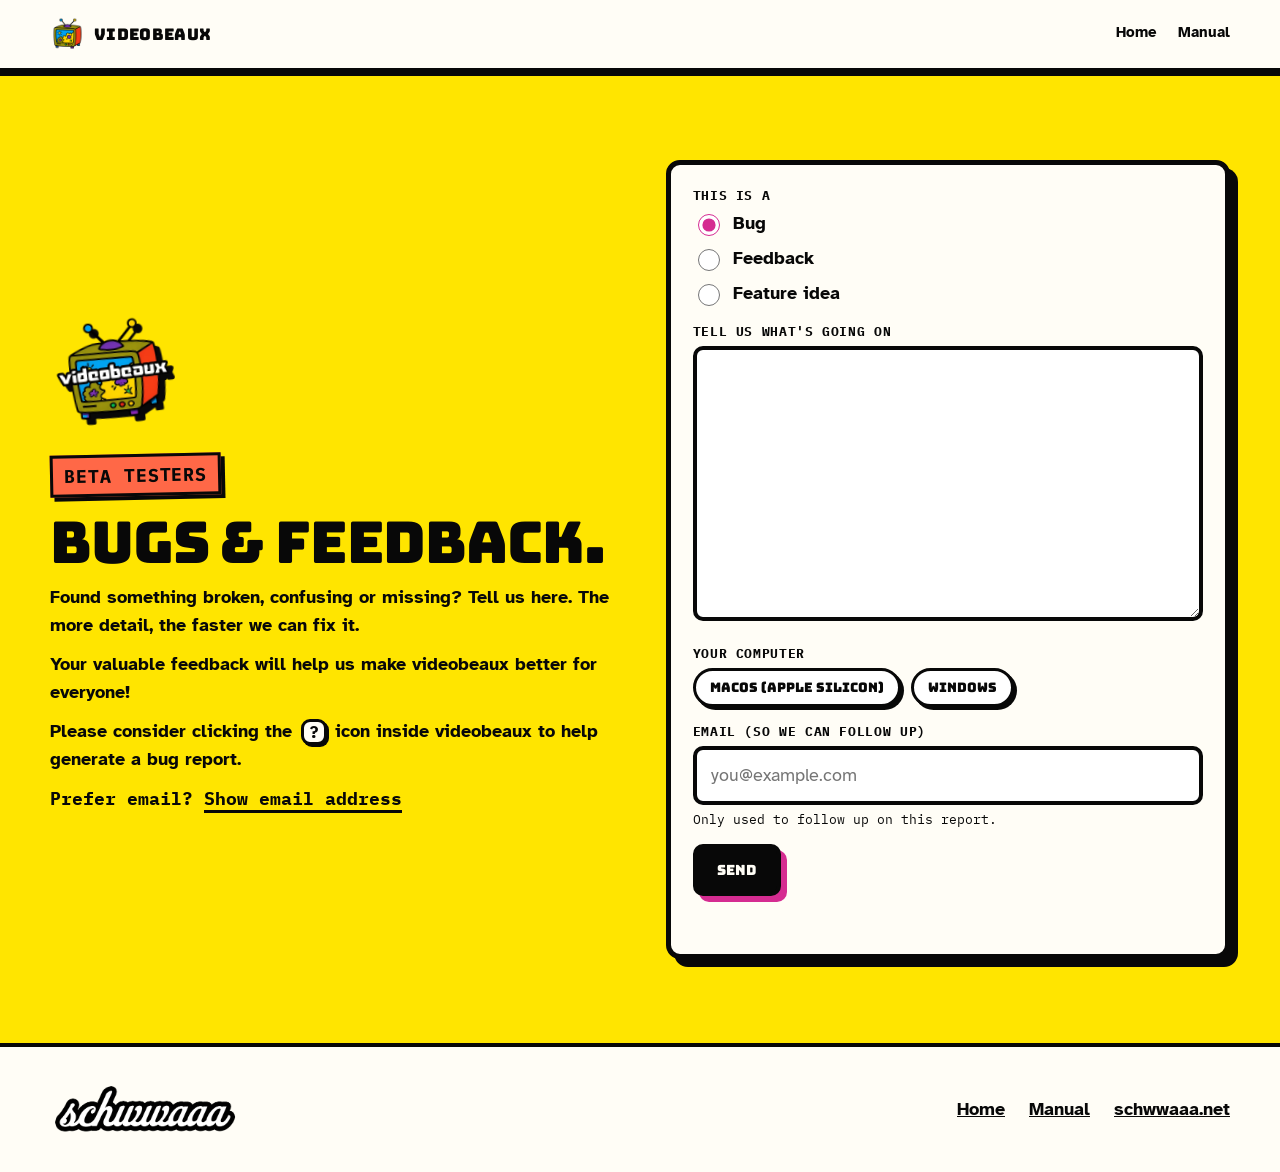
==== commit 3e9b56c4: "Rename Alpha to Beta" ====
--- a/feedback.html
+++ b/feedback.html
@@ -4,8 +4,8 @@
 <head>
     <meta charset="UTF-8">
     <meta name="viewport" content="width=device-width, initial-scale=1.0">
-    <title>Alpha feedback — Videobeaux</title>
-    <meta name="description" content="Report a bug or share feedback on the Videobeaux alpha.">
+    <title>videobeaux</title>
+    <meta name="description" content="Report a bug or share feedback on the videobeaux beta.">
     <meta name="robots" content="noindex">
     <meta name="theme-color" content="#a8ad23">
     <link href="site/assets/favicon-32x32.png" rel="icon" sizes="32x32" type="image/png">
@@ -20,13 +20,13 @@
 
     <nav class="site-nav" aria-label="Primary">
         <div class="shell nav-inner">
-            <a class="brand" href="./" aria-label="Videobeaux home">
+            <a class="brand" href="./" aria-label="videobeaux home">
                 <img src="site/assets/tv-icon.png" alt="" width="34" height="34"> videobeaux
             </a>
             <button class="menu-button" type="button" aria-expanded="false" aria-controls="nav-links">Menu</button>
             <div class="nav-links" id="nav-links" data-open="false">
                 <a href="./">Home</a>
-                <a href="https://schwwaaa.github.io/videobeaux/docs.html" target="_blank" rel="noopener">Manual ↗</a>
+                <a href="manual.html">Manual</a>
             </div>
         </div>
     </nav>
@@ -37,7 +37,7 @@
             <div class="shell stay">
                 <div>
                     <img class="fb-tv" src="site/assets/tv-full.webp" width="170" height="216" alt="" aria-hidden="true">
-                    <p class="sticker s-coral">Alpha testers</p>
+                    <p class="sticker s-coral">Beta testers</p>
                     <h2 id="fb-h">Bugs &amp; feedback.</h2>
                     <p>Found something broken, confusing or missing? Tell us here. The more detail, the faster we can fix it.</p>
                     <p>Your valuable feedback will help us make videobeaux better for everyone!</p>
@@ -83,7 +83,7 @@
             <a class="schwwaaa" href="https://linktr.ee/schwwaaa" target="_blank" rel="noopener"><img src="site/assets/schwwaaa-logo.webp" width="260" height="68" alt="schwwaaa"></a>
             <div class="links">
                 <a href="./">Home</a>
-                <a href="https://schwwaaa.github.io/videobeaux/docs.html" target="_blank" rel="noopener">Manual</a>
+                <a href="manual.html">Manual</a>
                 <a href="https://schwwaaa.net" target="_blank" rel="noopener">schwwaaa.net</a>
             </div>
         </div>
--- a/site/site.css
+++ b/site/site.css
@@ -179,10 +179,17 @@
 .signup textarea { width: 100%; padding: 12px 14px; font: inherit; color: var(--ink); background: #fff; border: 4px solid var(--ink); border-radius: 10px; resize: vertical; }
 /* the app's "?" button, drawn inline so the page can point at it */
 .qicon { display: inline-grid; place-items: center; width: 1.5em; height: 1.5em; margin: 0 .15em; vertical-align: middle; position: relative; top: -.06em; font: 700 .95em var(--mono); line-height: 1; background: var(--paper); border: 3px solid var(--ink); border-radius: 9px; box-shadow: 2px 2px 0 var(--ink); }
-/* mascot above the "Alpha testers" sticker: tilted, bobbing, and it wiggles when poked */
+/* mascot above the "Beta testers" sticker: tilted, bobbing, and it wiggles when poked */
 .fb-tv { width: 130px; height: auto; margin: 0 0 6px 4px; transform: rotate(-7deg); filter: drop-shadow(5px 6px 0 var(--ink)); transform-origin: 50% 90%; animation: tv-bob 3.4s ease-in-out infinite alternate; transition: transform .2s; }
 .fb-tv:hover { animation: none; transform: rotate(6deg) scale(1.08); }
 @keyframes tv-bob { from { transform: rotate(-9deg) translateY(0); } to { transform: rotate(-4deg) translateY(-6px); } }
+/* sign-up form after a send: its fields are hidden and the thank-you fills the same box (JS pins the height first, so nothing jumps) */
+.signup.sent { align-content: center; text-align: center; }
+.signup.sent > :not(.signup-thanks) { display: none !important; }
+.signup-thanks h3 { font-size: clamp(1.6rem, 4vw, 2.4rem); }
+.signup-thanks p { margin-top: 12px; font-size: 1.15rem; font-weight: 700; }
+.signup-thanks b { font-family: var(--display); font-weight: 400; letter-spacing: .02em; }
+.signup-thanks:focus { outline: none; }
 .thanks { align-content: center; min-height: 260px; text-align: center; }
 .thanks h3 { font-size: clamp(1.6rem, 4vw, 2.4rem); }
 .thanks p { font-size: 1.1rem; font-weight: 700; }
